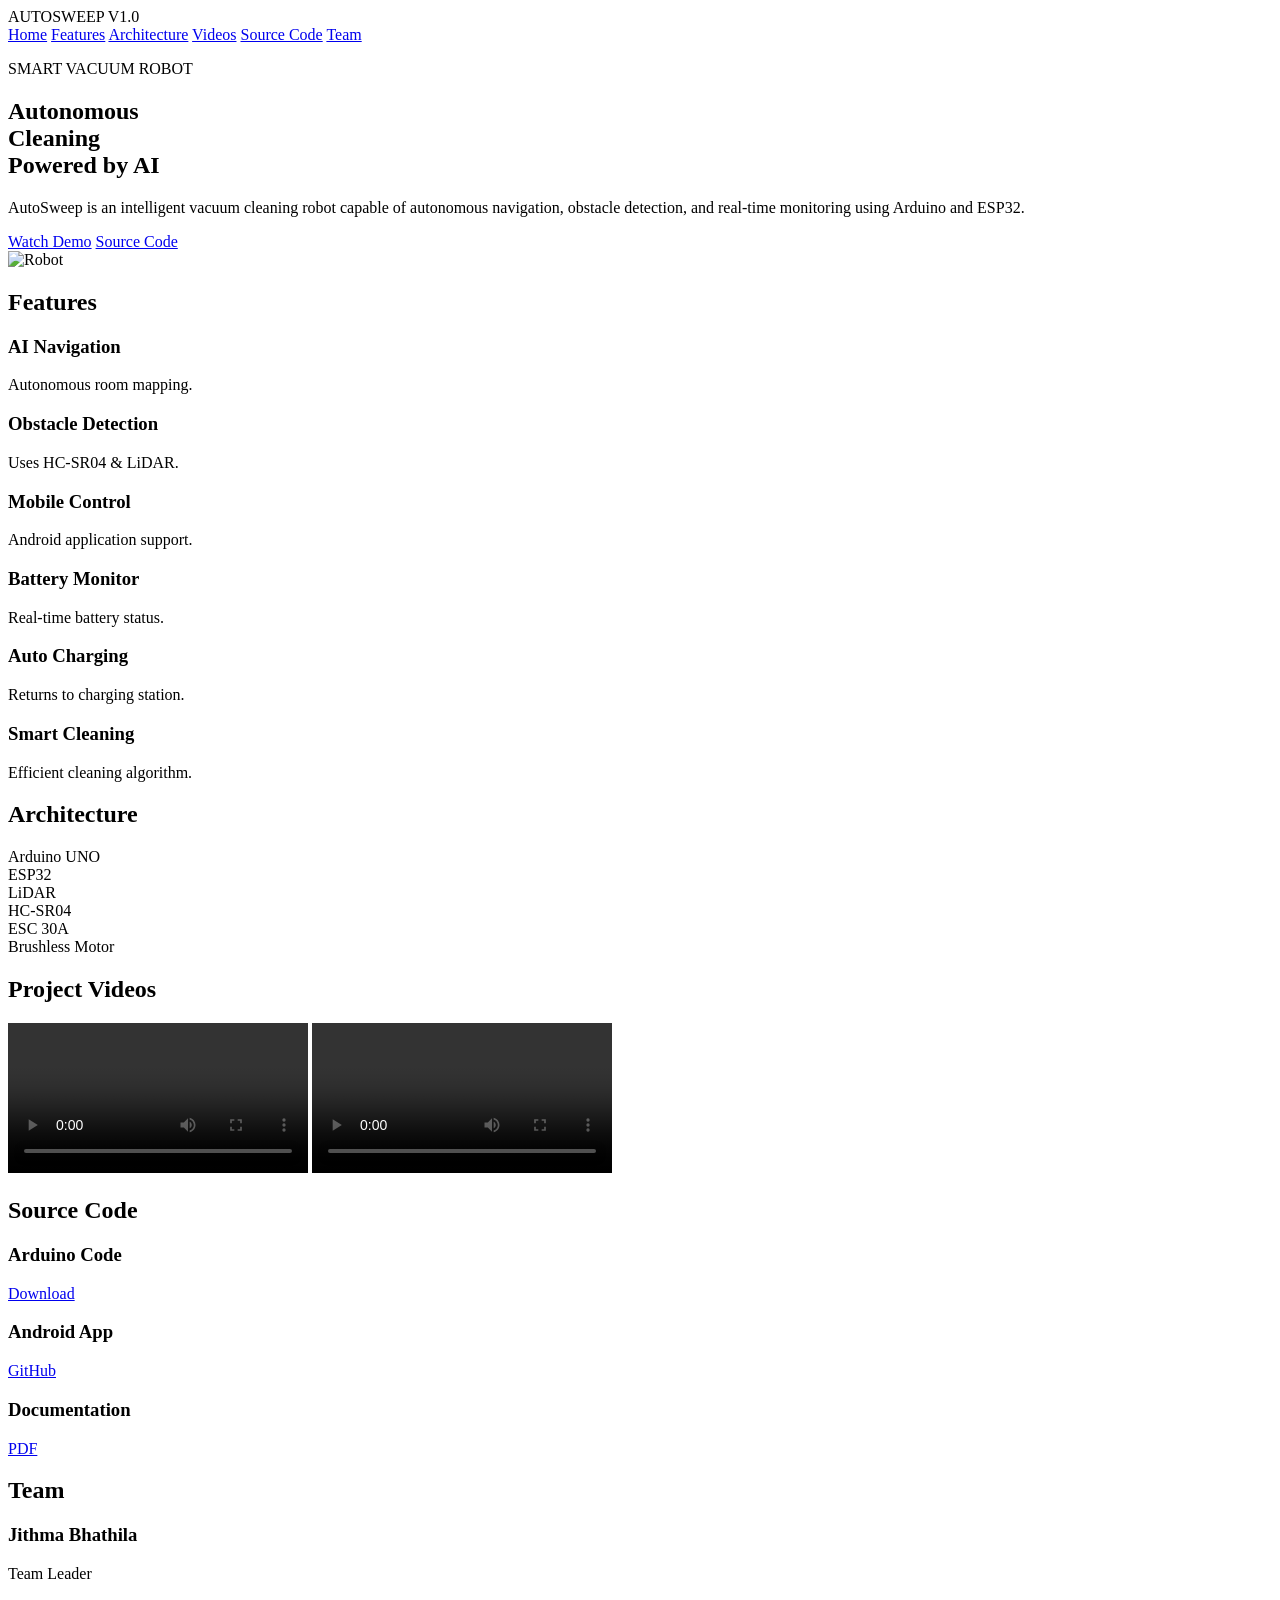
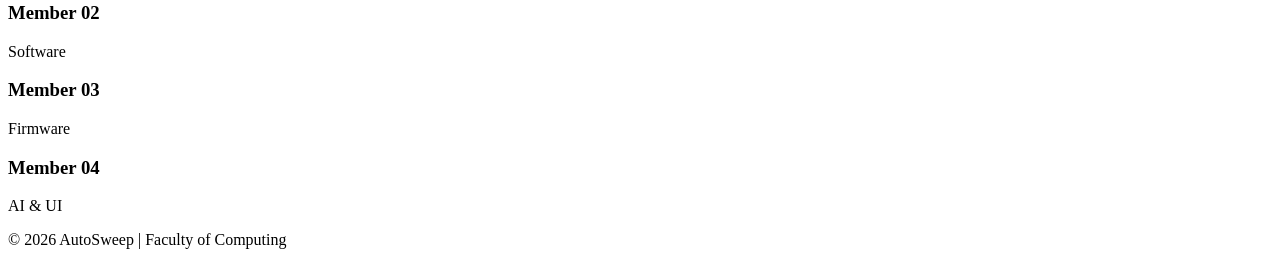
==== design.html @ 1b766e8f "Add files via upload" ====
<!DOCTYPE html>
<html lang="en">
<head>
<meta charset="UTF-8">
<meta name="viewport" content="width=device-width, initial-scale=1.0">

<title>AutoSweep | Smart Vacuum Robot</title>

<link rel="preconnect" href="https://fonts.googleapis.com">
<link rel="preconnect" href="https://fonts.gstatic.com" crossorigin>

<link href="https://fonts.googleapis.com/css2?family=Space+Grotesk:wght@300;400;500;600;700&display=swap" rel="stylesheet">

<link rel="stylesheet" href="style.css">
</head>

<body>

<header>

<div class="logo">
AUTOSWEEP <span>V1.0</span>
</div>

<nav>

<a href="#home">Home</a>
<a href="#features">Features</a>
<a href="#architecture">Architecture</a>
<a href="#videos">Videos</a>
<a href="#code">Source Code</a>
<a href="#team">Team</a>

</nav>

</header>

<section class="hero" id="home">

<div class="hero-text">

<p class="small">SMART VACUUM ROBOT</p>

<h1>
Autonomous<br>
Cleaning<br>
Powered by AI
</h1>

<p>
AutoSweep is an intelligent vacuum cleaning robot
capable of autonomous navigation, obstacle detection,
and real-time monitoring using Arduino and ESP32.
</p>

<div class="buttons">

<a href="#videos" class="btn">Watch Demo</a>

<a href="#code" class="btn-outline">
Source Code
</a>

</div>

</div>

<div class="hero-image">

<img src="image.jpeg" alt="Robot">

</div>

</section>

<section id="features">

<h2>Features</h2>

<div class="cards">

<div class="card">
<h3>AI Navigation</h3>
<p>Autonomous room mapping.</p>
</div>

<div class="card">
<h3>Obstacle Detection</h3>
<p>Uses HC-SR04 & LiDAR.</p>
</div>

<div class="card">
<h3>Mobile Control</h3>
<p>Android application support.</p>
</div>

<div class="card">
<h3>Battery Monitor</h3>
<p>Real-time battery status.</p>
</div>

<div class="card">
<h3>Auto Charging</h3>
<p>Returns to charging station.</p>
</div>

<div class="card">
<h3>Smart Cleaning</h3>
<p>Efficient cleaning algorithm.</p>
</div>

</div>

</section>

<section id="architecture">

<h2>Architecture</h2>

<div class="architecture">

<div class="box">
Arduino UNO
</div>

<div class="box">
ESP32
</div>

<div class="box">
LiDAR
</div>

<div class="box">
HC-SR04
</div>

<div class="box">
ESC 30A
</div>

<div class="box">
Brushless Motor
</div>

</div>

</section>

<section id="videos">

<h2>Project Videos</h2>

<div class="video-grid">

<video controls>
<source src="vedio1.mp4" type="video/mp4">
</video>

<video controls>
<source src="videos/testing.mp4" type="video/mp4">
</video>

</div>

</section>

<section id="code">

<h2>Source Code</h2>

<div class="cards">

<div class="card">
<h3>Arduino Code</h3>
<a href="#">Download</a>
</div>

<div class="card">
<h3>Android App</h3>
<a href="#">GitHub</a>
</div>

<div class="card">
<h3>Documentation</h3>
<a href="#">PDF</a>
</div>

</div>

</section>

<section id="team">

<h2>Team</h2>

<div class="cards">

<div class="card">
<h3>Jithma Bhathila</h3>
<p>Team Leader</p>
</div>

<div class="card">
<h3>Member 02</h3>
<p>Software</p>
</div>

<div class="card">
<h3>Member 03</h3>
<p>Firmware</p>
</div>

<div class="card">
<h3>Member 04</h3>
<p>AI & UI</p>
</div>

</div>

</section>

<footer>

<p>
© 2026 AutoSweep | Faculty of Computing
</p>

</footer>

<script src="script.js"></script>

</body>
</html>
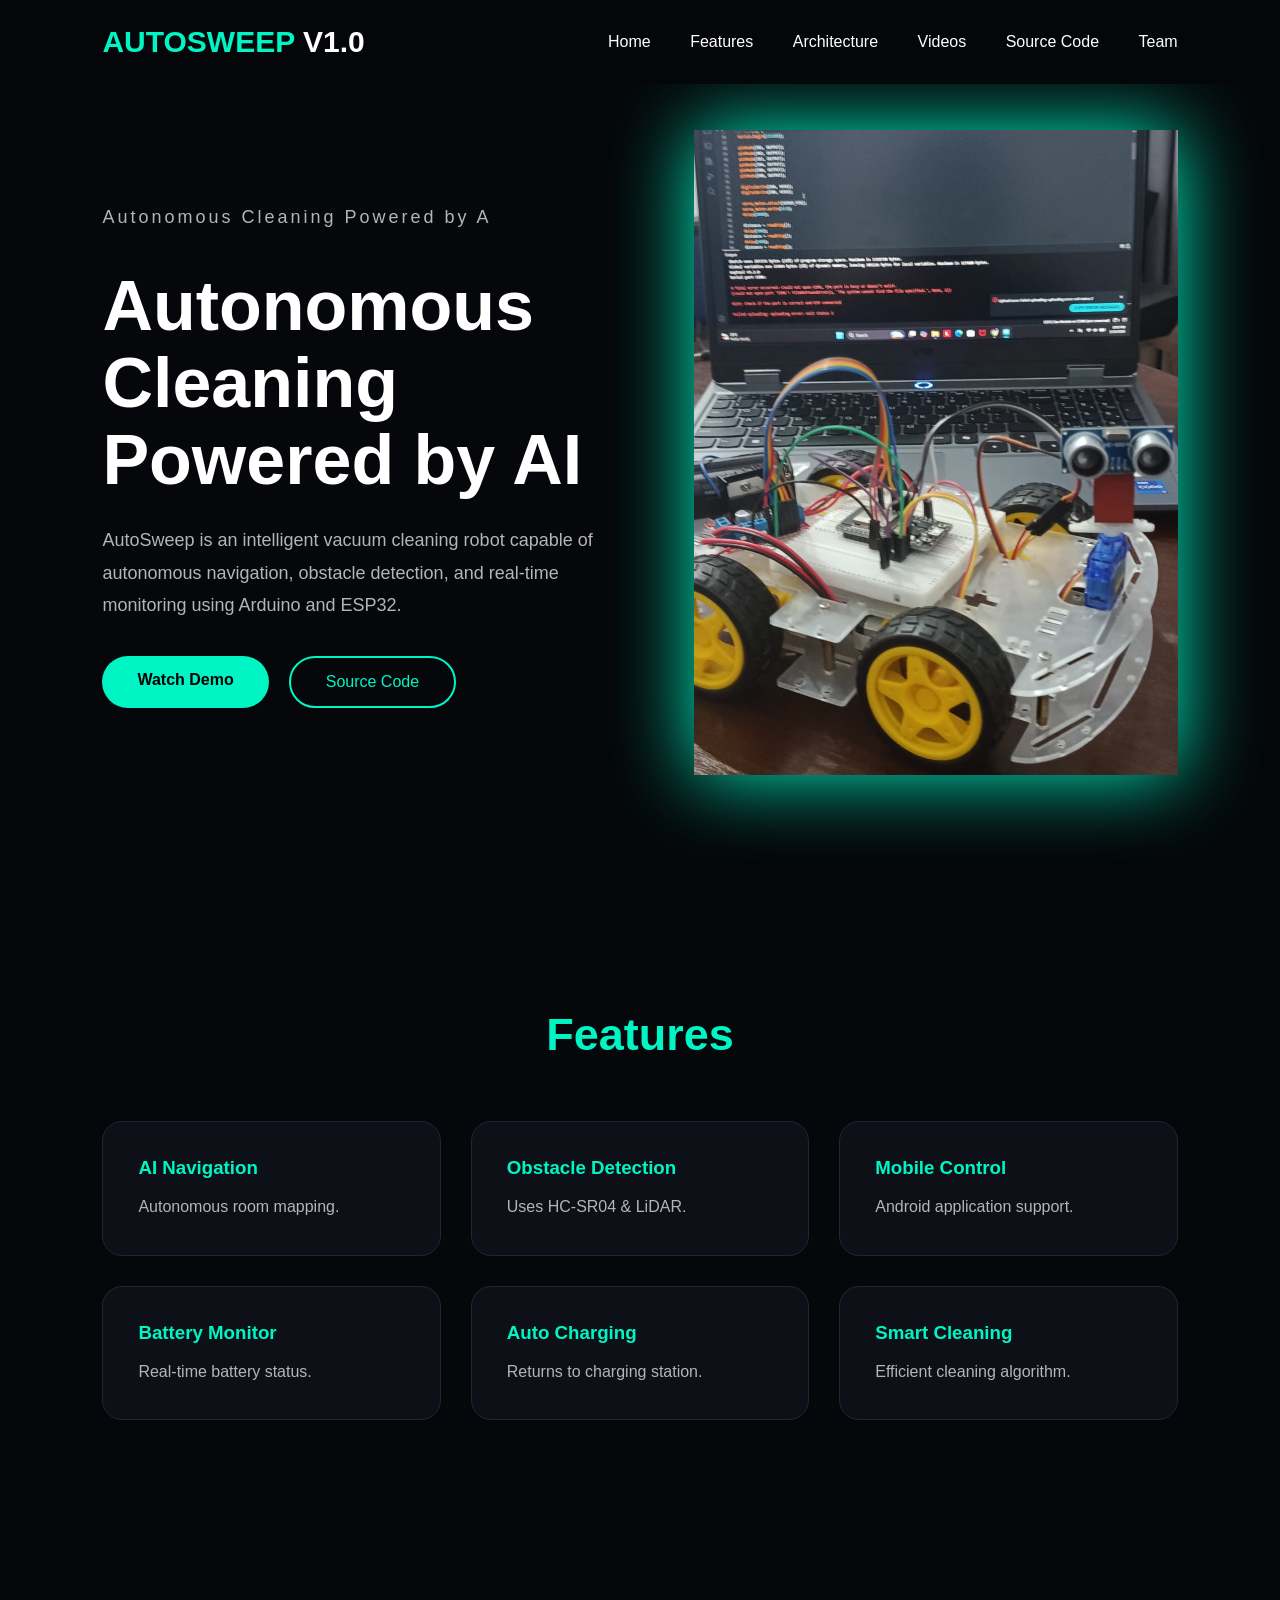
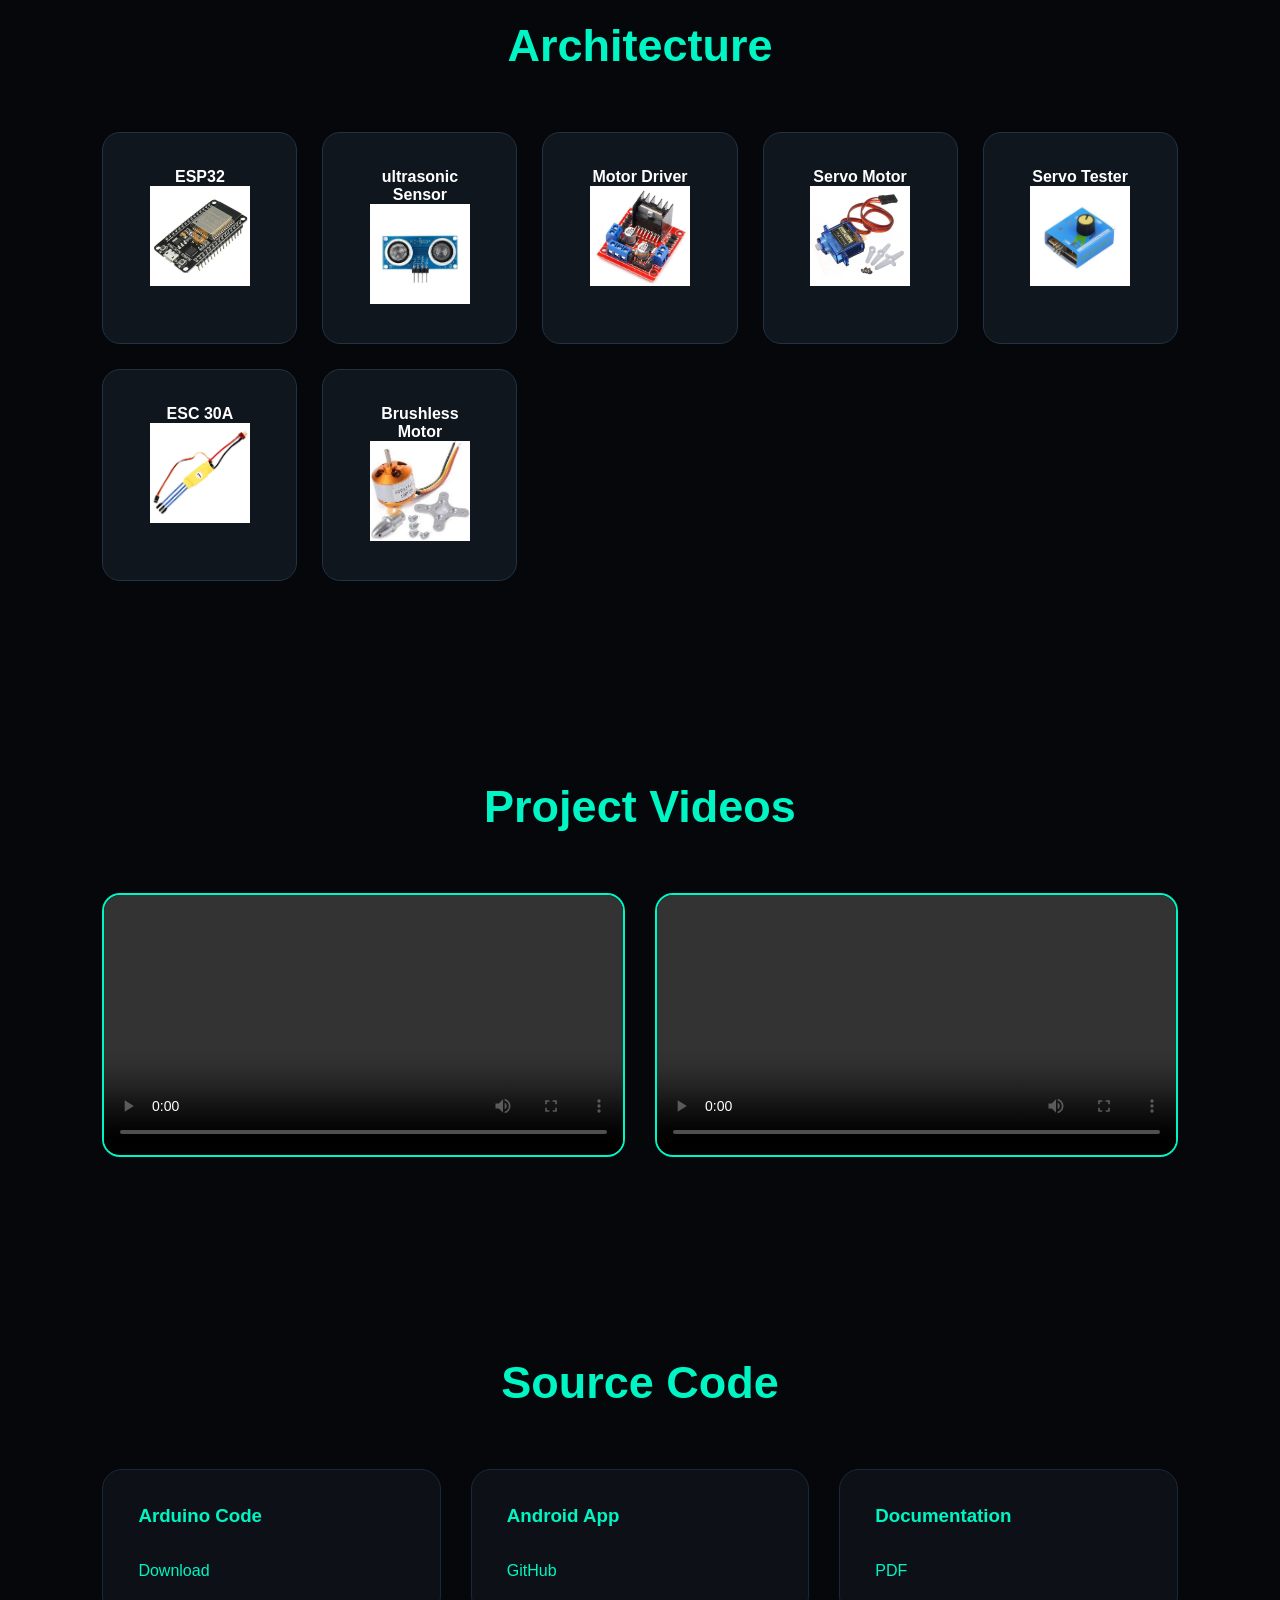
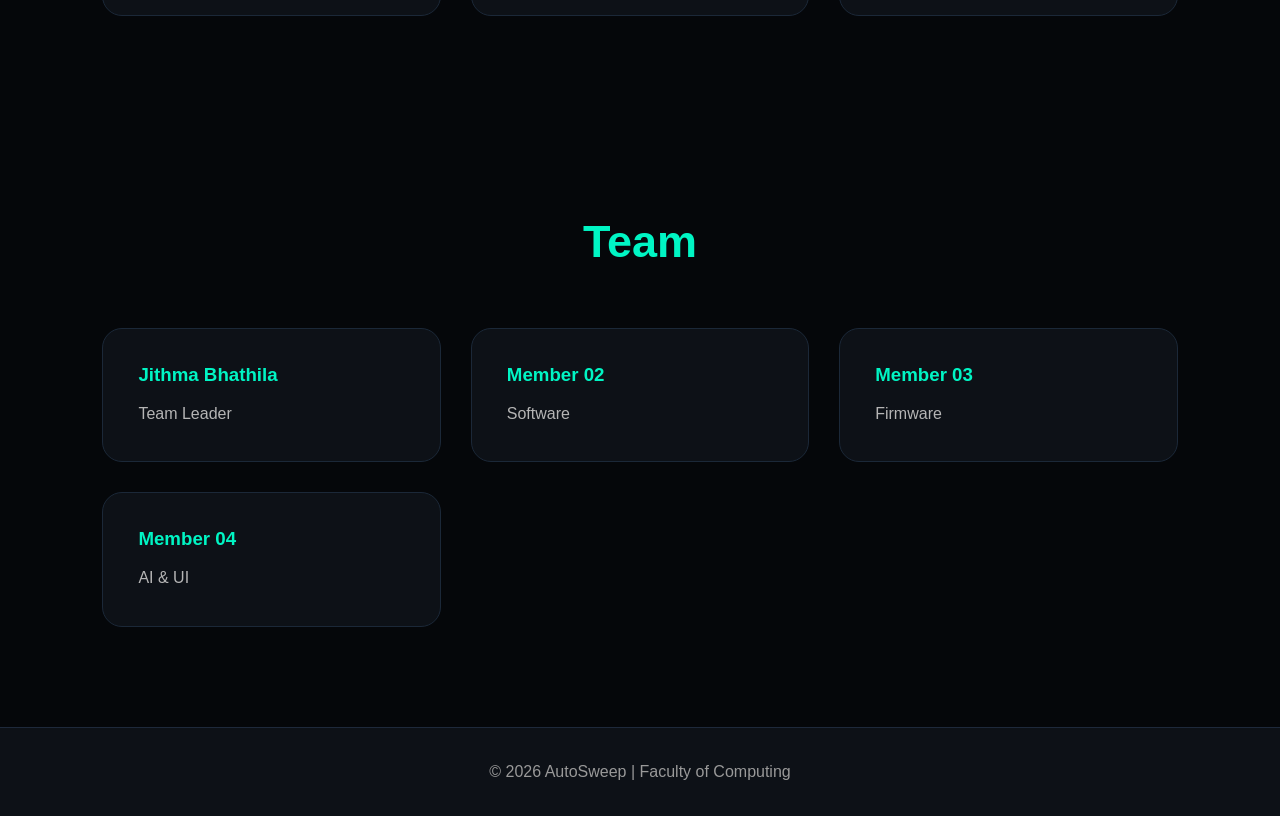
==== commit dcaa95d2: "Update design.html" ====
--- a/design.html
+++ b/design.html
@@ -120,29 +120,40 @@
 <div class="architecture">
 
 <div class="box">
-Arduino UNO
-</div>
-
-<div class="box">
 ESP32
-</div>
-
-<div class="box">
-LiDAR
-</div>
-
-<div class="box">
-HC-SR04
+<img src="image7.jpg" width="100" height="100">
+</div>
+
+<div class="box">
+ultrasonic Sensor
+<img src="image6.jpg" width="100" height="100">
+</div>
+
+<div class="box">
+Motor Driver
+<img src="image8.jpg" width="100" height="100">
+</div>
+
+<div class="box">
+Servo Motor
+<img src="image5.jpg" width="100" height="100">
+</div>
+
+<div class="box">
+Servo Tester
+<img src="image4.jpg" width="100" height="100">
 </div>
 
 <div class="box">
 ESC 30A
+<img src="image3.jpg" width="100" height="100">
 </div>
 
 <div class="box">
 Brushless Motor
-</div>
-
+<img src="image2.jpg" width = "100" height="100">
+</div>
+  
 </div>
 
 </section>
@@ -231,4 +242,4 @@
 <script src="script.js"></script>
 
 </body>
-</html>+</html>
--- a/style.css
+++ b/style.css
@@ -0,0 +1,305 @@
+/* ===========================
+   AutoSweep Cyberpunk Theme
+=========================== */
+
+*{
+    margin:0;
+    padding:0;
+    box-sizing:border-box;
+    scroll-behavior:smooth;
+    font-family:'Space Grotesk',sans-serif;
+}
+
+body{
+    background:#05070A;
+    color:#ffffff;
+}
+
+/* Scrollbar */
+
+::-webkit-scrollbar{
+    width:8px;
+}
+
+::-webkit-scrollbar-track{
+    background:#05070A;
+}
+
+::-webkit-scrollbar-thumb{
+    background:#00F5C4;
+    border-radius:20px;
+}
+
+/* Header */
+
+header{
+    width:100%;
+    display:flex;
+    justify-content:space-between;
+    align-items:center;
+    padding:25px 8%;
+    position:fixed;
+    top:0;
+    left:0;
+    background:rgba(5,7,10,.90);
+    backdrop-filter:blur(12px);
+    z-index:1000;
+}
+
+.logo{
+    font-size:30px;
+    font-weight:700;
+    color:#00F5C4;
+}
+
+.logo span{
+    color:white;
+}
+
+nav a{
+    text-decoration:none;
+    color:white;
+    margin-left:35px;
+    transition:.3s;
+    font-weight:500;
+}
+
+nav a:hover{
+    color:#00F5C4;
+}
+
+/* Hero */
+
+.hero{
+    min-height:100vh;
+    display:flex;
+    align-items:center;
+    justify-content:space-between;
+    padding:130px 8%;
+}
+
+.hero-text{
+    width:50%;
+}
+
+.small{
+    color:#00F5C4;
+    letter-spacing:3px;
+    margin-bottom:20px;
+}
+
+.hero h1{
+    font-size:70px;
+    line-height:1.1;
+    margin-bottom:25px;
+}
+
+.hero p{
+    color:#B5B5B5;
+    line-height:1.8;
+    font-size:18px;
+    margin-bottom:35px;
+}
+
+.hero-image{
+    width:45%;
+    text-align:center;
+}
+
+.hero-image img{
+    width:100%;
+    max-width:500px;
+    animation:float 4s ease-in-out infinite;
+    filter:drop-shadow(0 0 40px #00F5C4);
+}
+
+@keyframes float{
+
+0%{
+transform:translateY(0);
+}
+
+50%{
+transform:translateY(-18px);
+}
+
+100%{
+transform:translateY(0);
+}
+
+}
+
+/* Buttons */
+
+.buttons{
+    display:flex;
+    gap:20px;
+}
+
+.btn{
+    padding:15px 35px;
+    background:#00F5C4;
+    color:black;
+    border-radius:50px;
+    text-decoration:none;
+    font-weight:bold;
+    transition:.4s;
+}
+
+.btn:hover{
+    transform:translateY(-5px);
+    box-shadow:0 0 25px #00F5C4;
+}
+
+.btn-outline{
+    padding:15px 35px;
+    border:2px solid #00F5C4;
+    color:#00F5C4;
+    border-radius:50px;
+    text-decoration:none;
+    transition:.4s;
+}
+
+.btn-outline:hover{
+    background:#00F5C4;
+    color:black;
+}
+
+/* Sections */
+
+section{
+    padding:100px 8%;
+}
+
+section h2{
+    text-align:center;
+    font-size:45px;
+    margin-bottom:60px;
+    color:#00F5C4;
+}
+
+/* Cards */
+
+.cards{
+    display:grid;
+    grid-template-columns:repeat(auto-fit,minmax(260px,1fr));
+    gap:30px;
+}
+
+.card{
+    background:#0D1117;
+    padding:35px;
+    border-radius:20px;
+    border:1px solid #1B2838;
+    transition:.4s;
+}
+
+.card:hover{
+    transform:translateY(-10px);
+    border-color:#00F5C4;
+    box-shadow:0 0 25px rgba(0,245,196,.25);
+}
+
+.card h3{
+    margin-bottom:15px;
+    color:#00F5C4;
+}
+
+.card p{
+    color:#B5B5B5;
+    line-height:1.6;
+}
+
+.card a{
+    display:inline-block;
+    margin-top:20px;
+    color:#00F5C4;
+    text-decoration:none;
+}
+
+/* Architecture */
+
+.architecture{
+    display:grid;
+    grid-template-columns:repeat(auto-fit,minmax(180px,1fr));
+    gap:25px;
+}
+
+.box{
+    background:#10161D;
+    border:1px solid #233244;
+    border-radius:18px;
+    padding:35px;
+    text-align:center;
+    transition:.3s;
+    font-weight:bold;
+}
+
+.box:hover{
+    background:#00F5C4;
+    color:black;
+    transform:scale(1.05);
+}
+
+/* Videos */
+
+.video-grid{
+    display:grid;
+    grid-template-columns:repeat(auto-fit,minmax(350px,1fr));
+    gap:30px;
+}
+
+video{
+    width:100%;
+    border-radius:18px;
+    border:2px solid #00F5C4;
+}
+
+/* Footer */
+
+footer{
+    background:#0D1117;
+    text-align:center;
+    padding:35px;
+    color:#999;
+    border-top:1px solid #1E293B;
+}
+
+/* Responsive */
+
+@media(max-width:900px){
+
+header{
+    flex-direction:column;
+    gap:20px;
+}
+
+nav{
+    display:flex;
+    flex-wrap:wrap;
+    justify-content:center;
+}
+
+.hero{
+    flex-direction:column;
+    text-align:center;
+}
+
+.hero-text{
+    width:100%;
+}
+
+.hero-image{
+    width:90%;
+    margin-top:50px;
+}
+
+.hero h1{
+    font-size:50px;
+}
+
+.buttons{
+    justify-content:center;
+}
+
+}
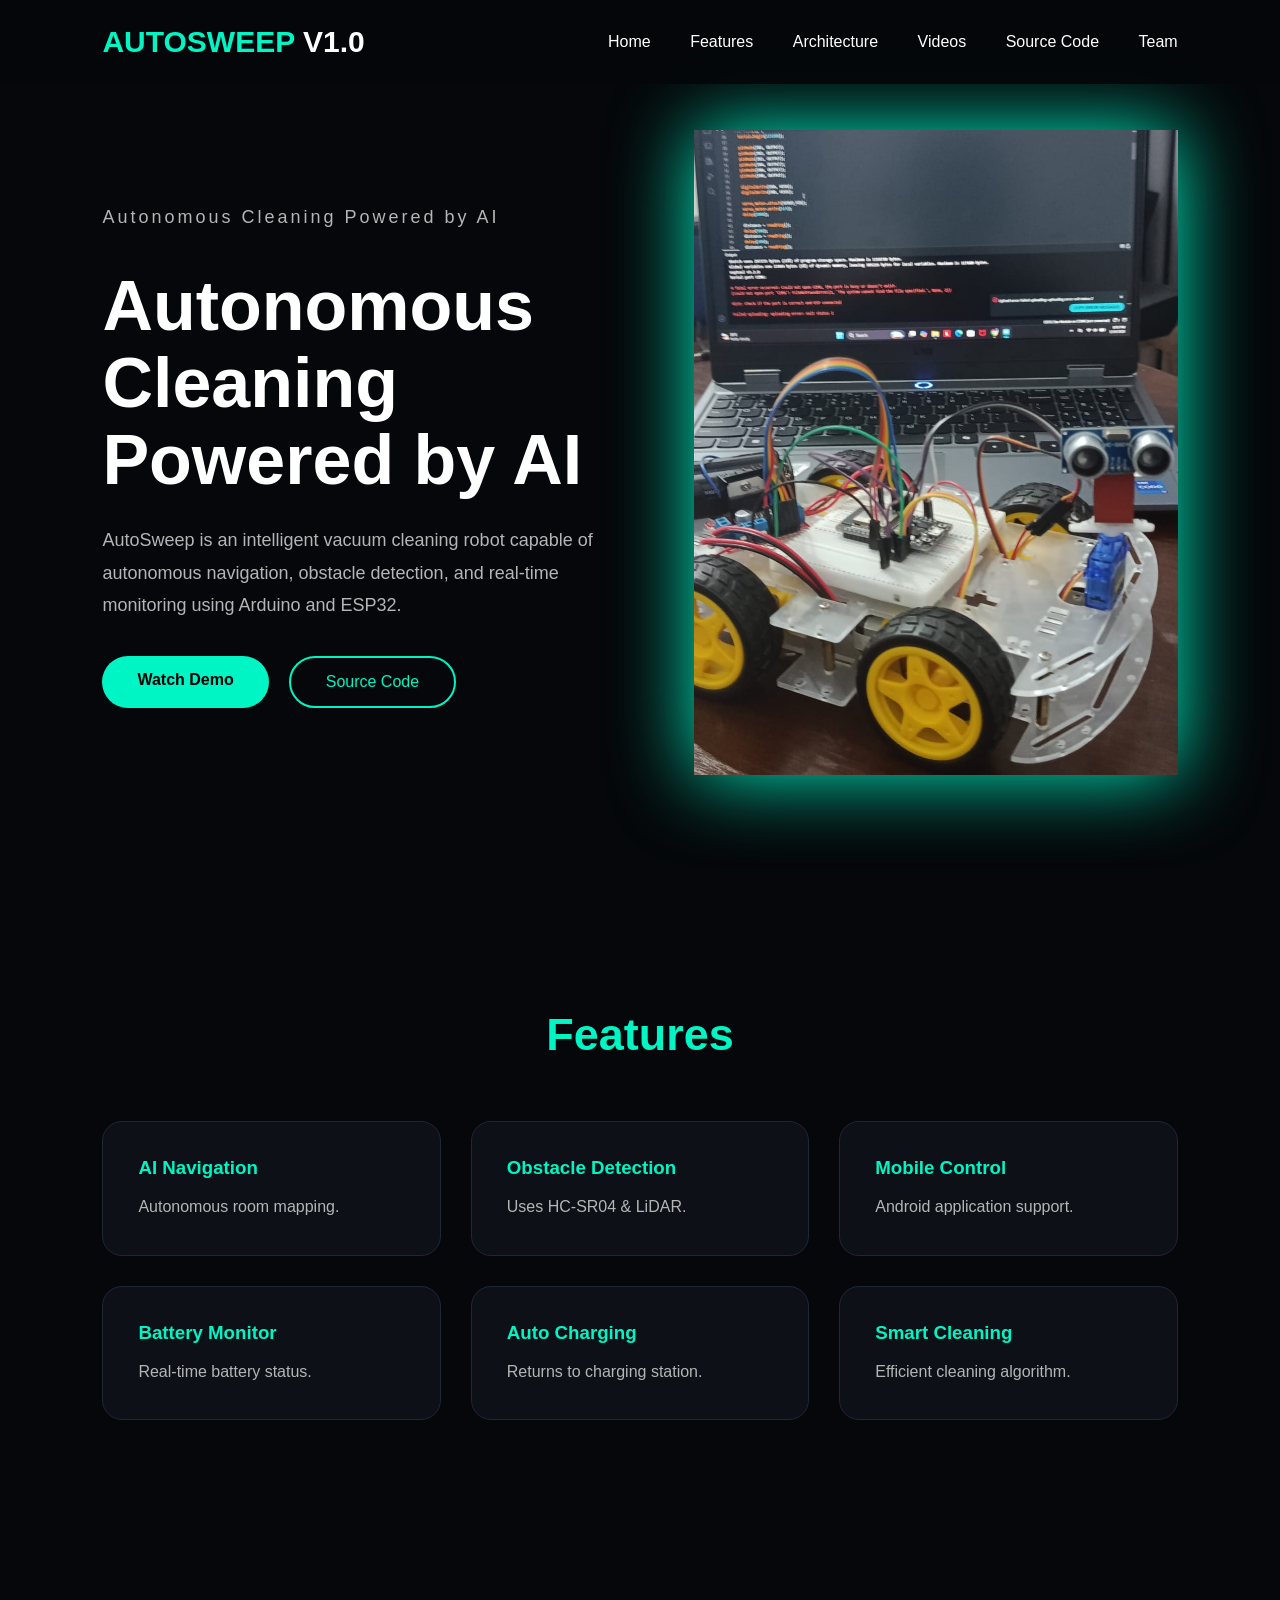
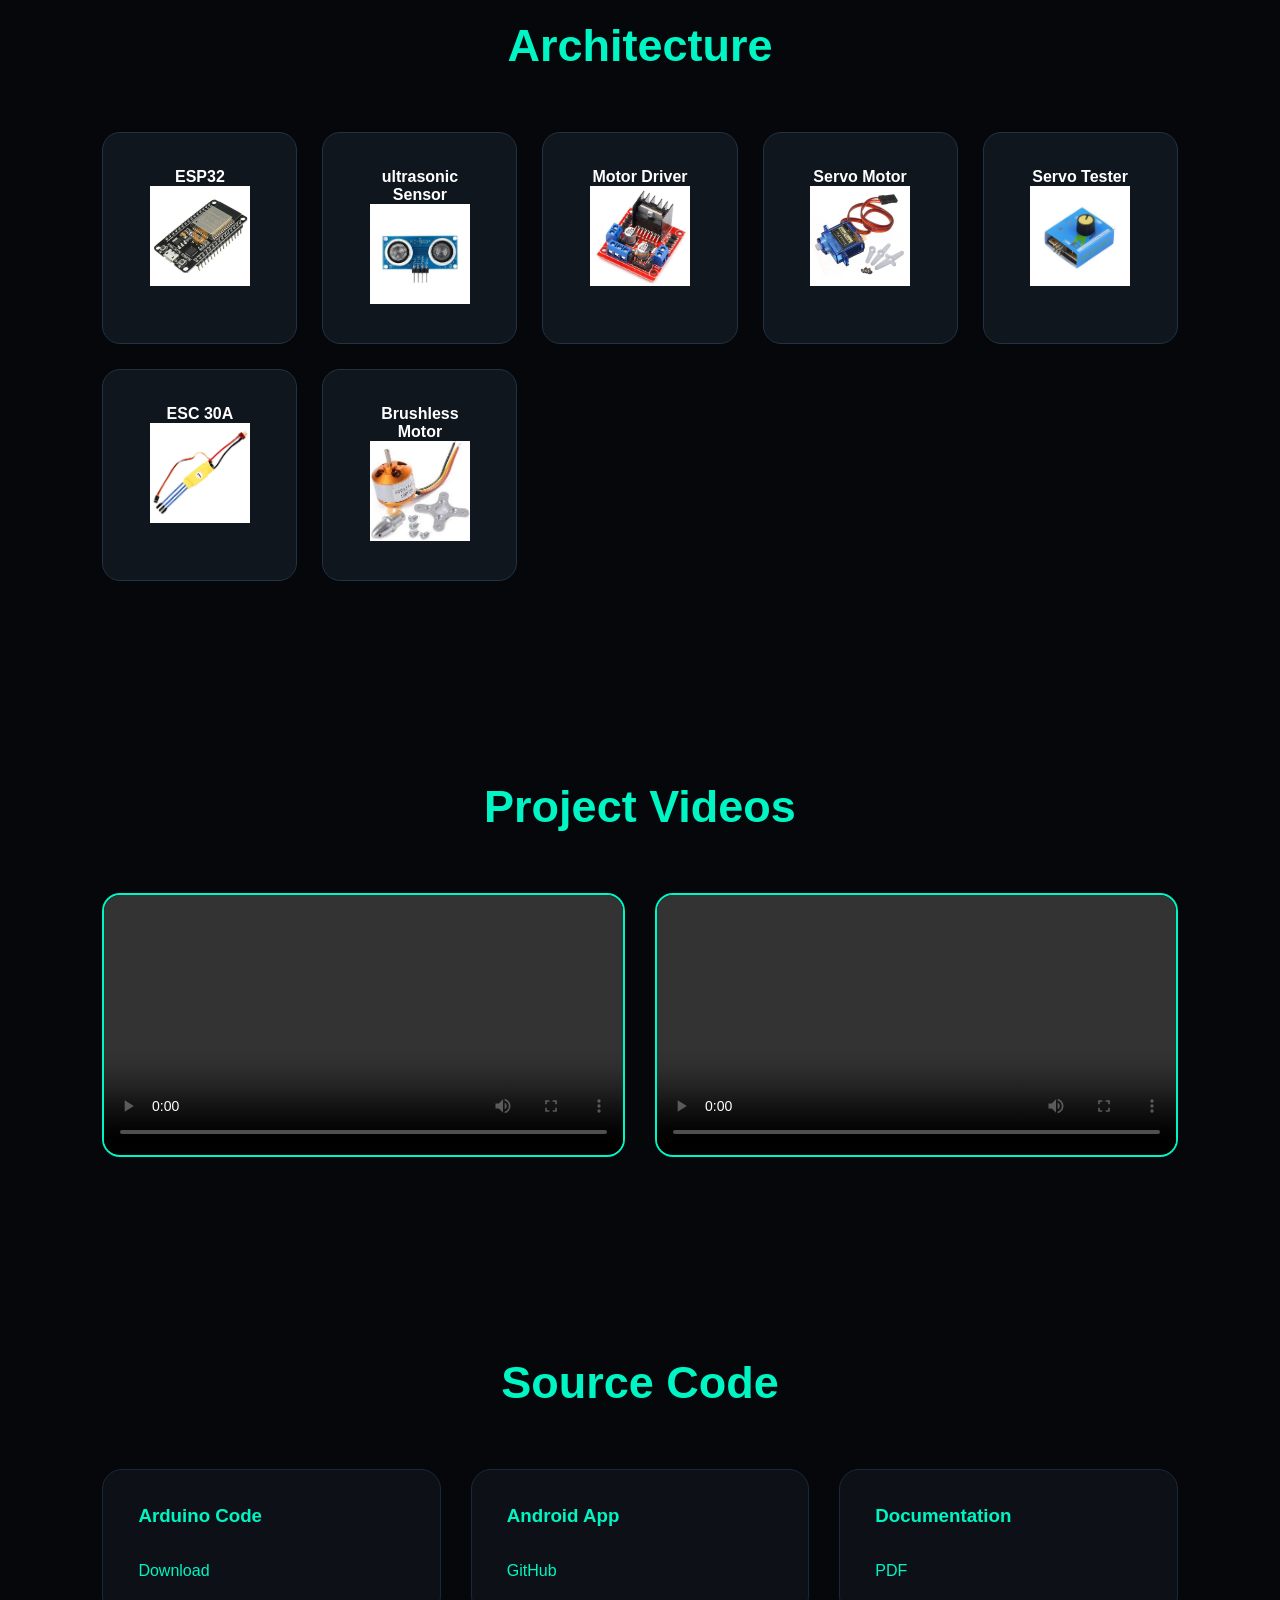
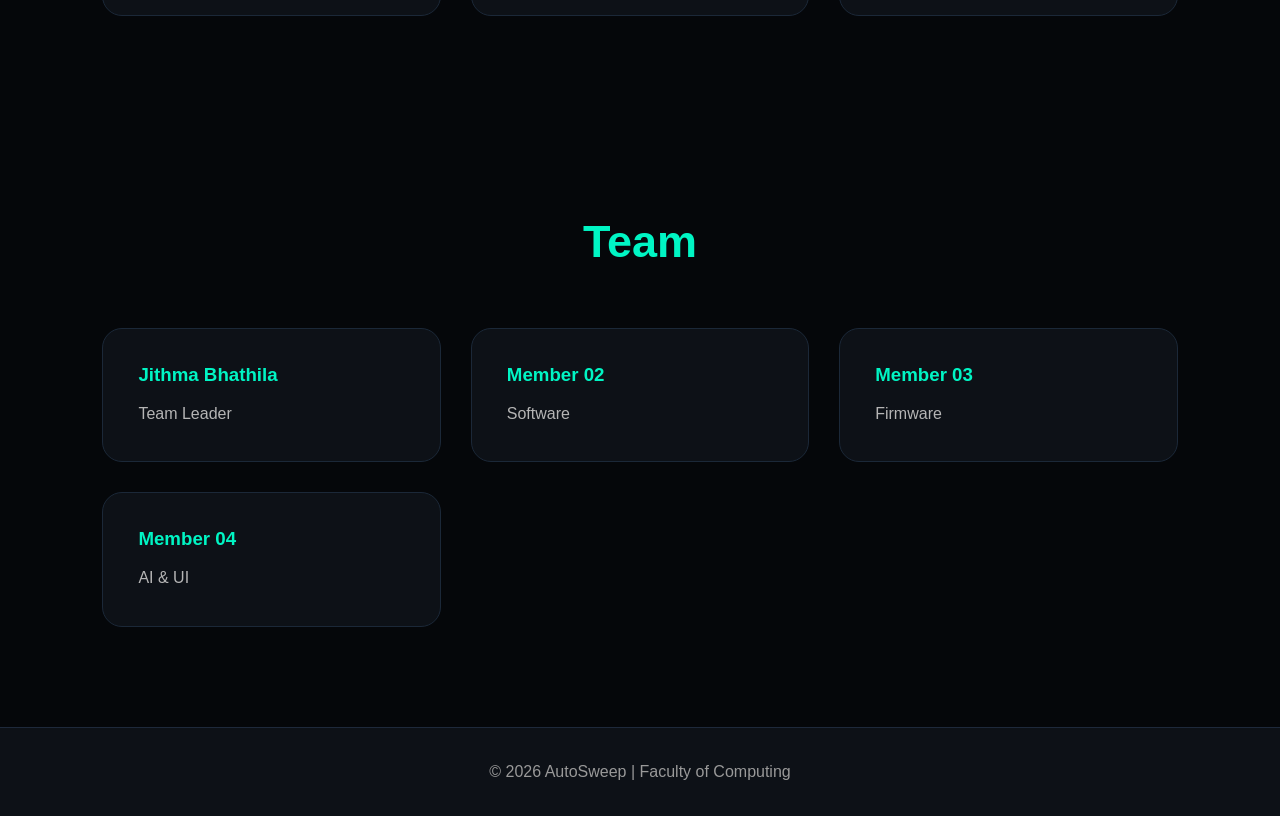
==== commit f1f48758: "Update design.html" ====
--- a/design.html
+++ b/design.html
@@ -24,7 +24,7 @@
 
 <nav>
 
-<a href="#home">Home</a>
+<a href="index.html">Home</a>
 <a href="#features">Features</a>
 <a href="#architecture">Architecture</a>
 <a href="#videos">Videos</a>
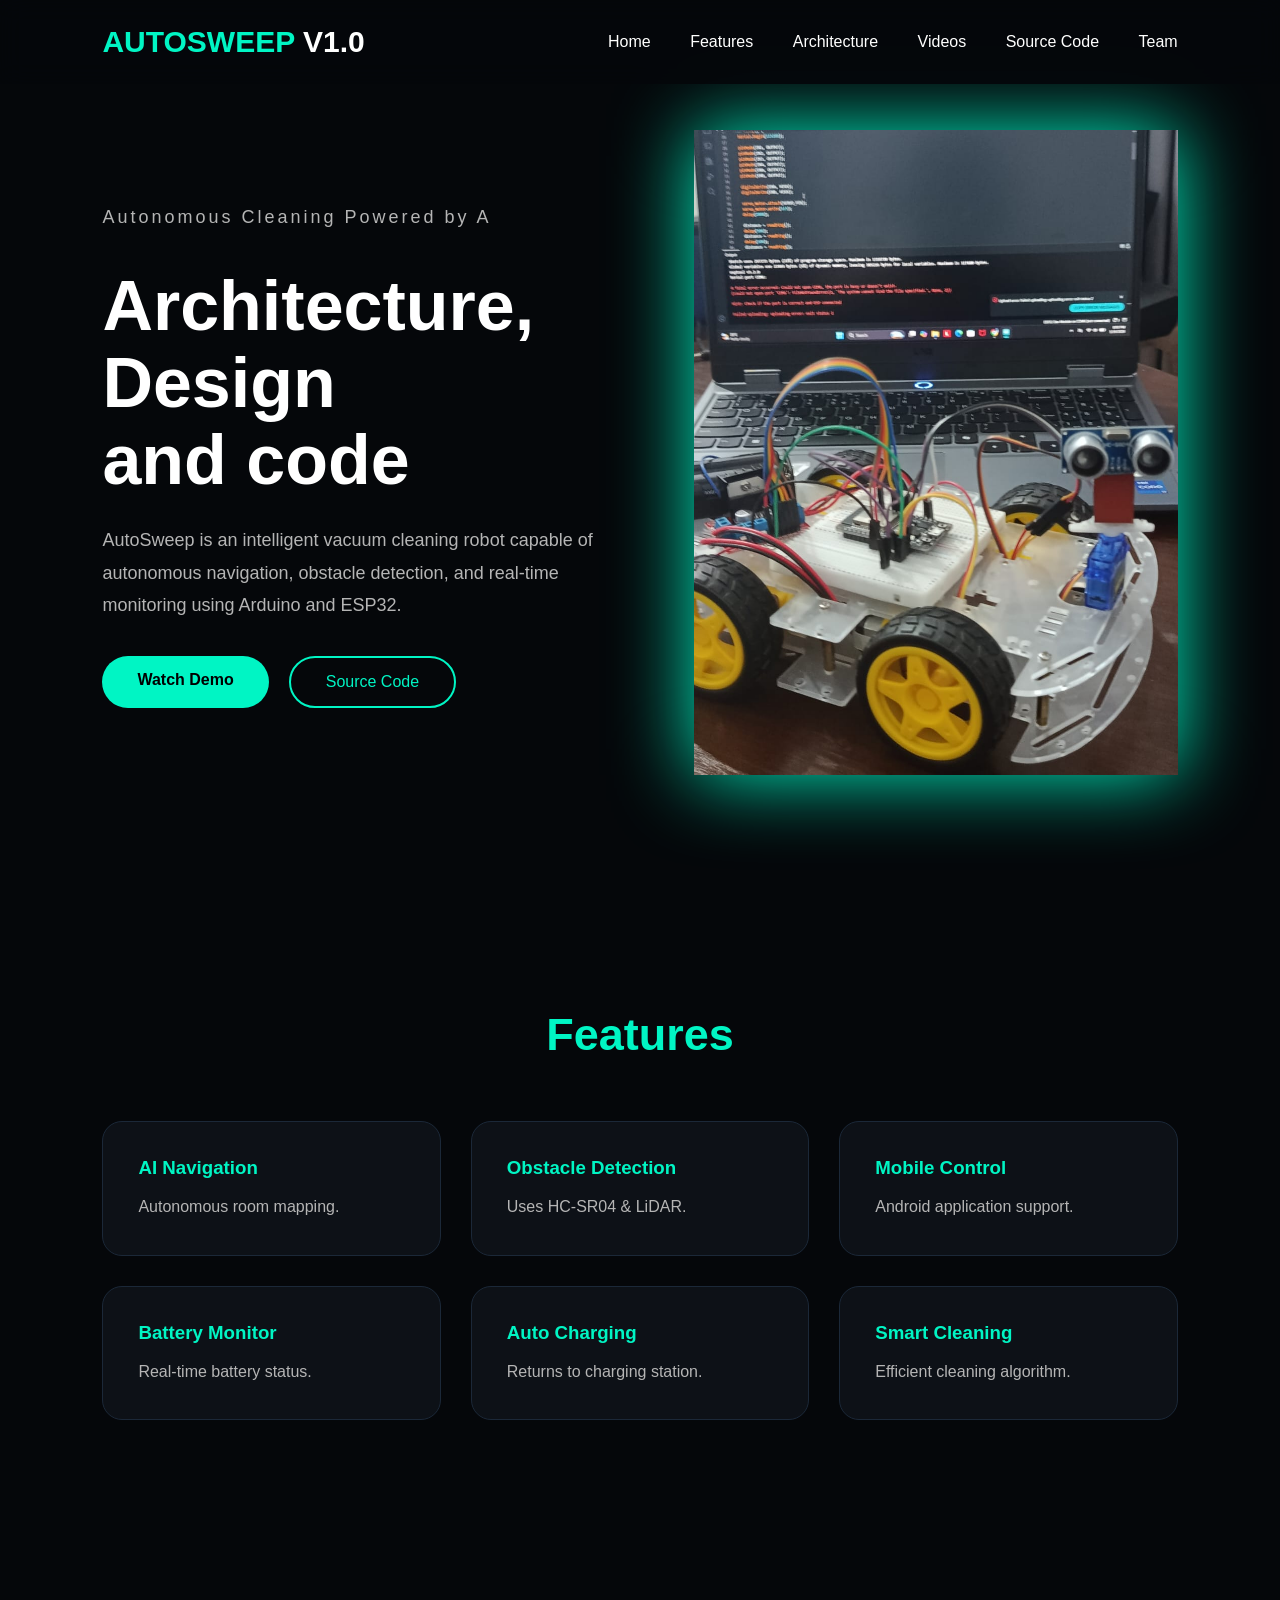
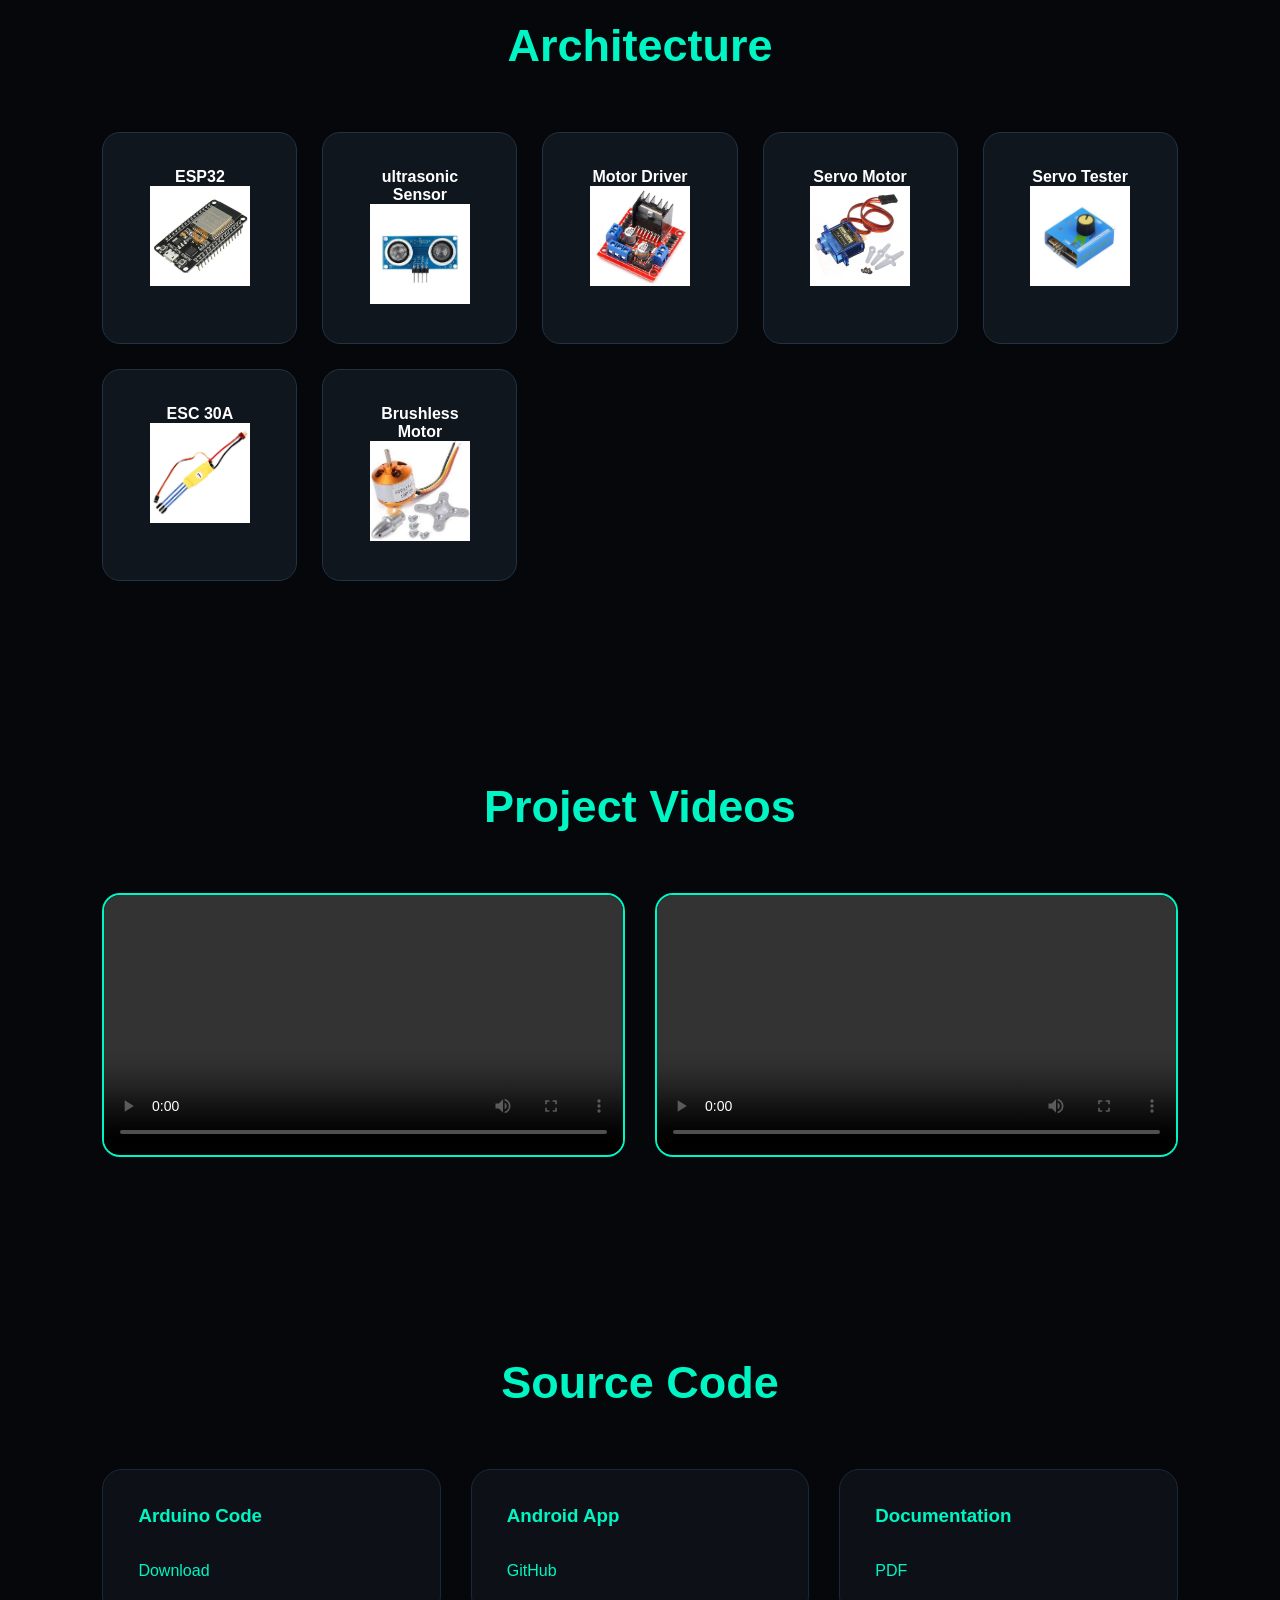
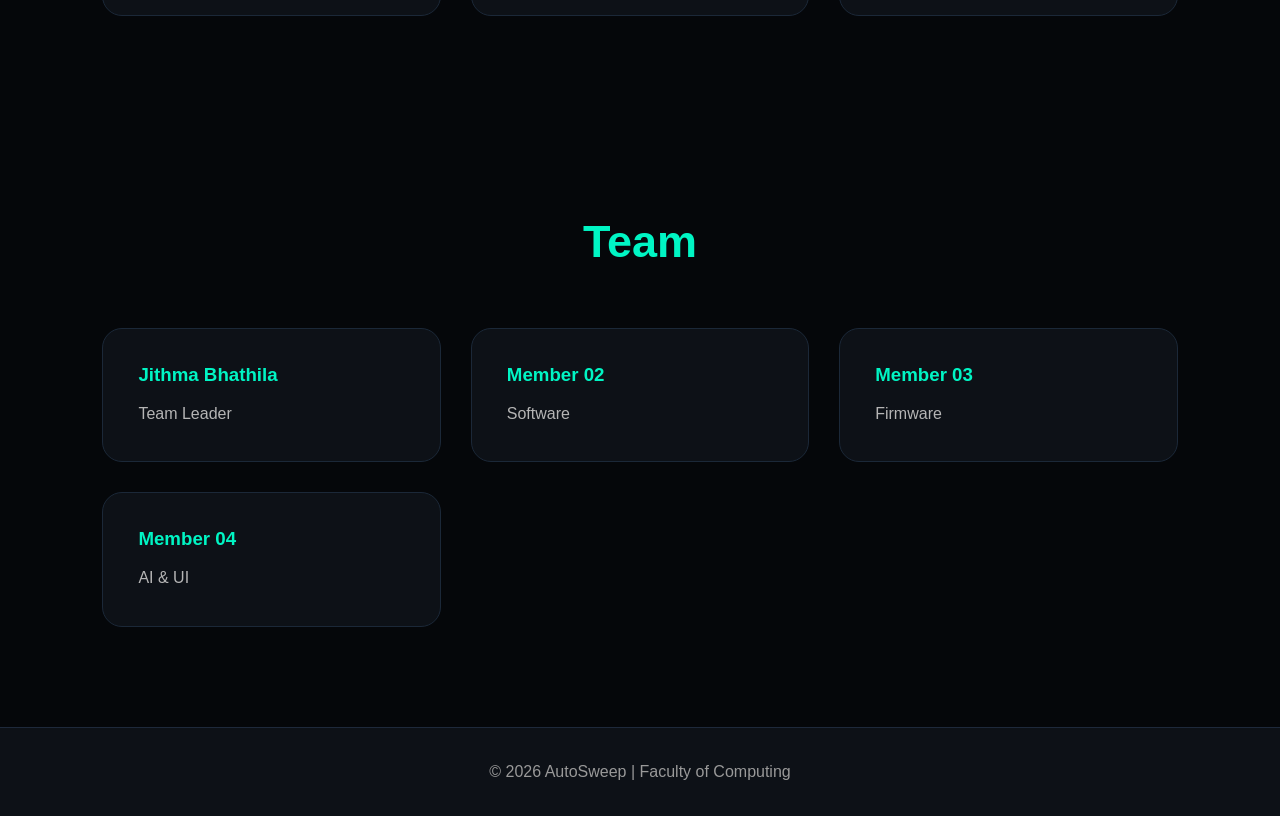
==== commit f45c4e96: "Update design.html" ====
--- a/design.html
+++ b/design.html
@@ -24,7 +24,7 @@
 
 <nav>
 
-<a href="index.html">Home</a>
+<a href="#home">Home</a>
 <a href="#features">Features</a>
 <a href="#architecture">Architecture</a>
 <a href="#videos">Videos</a>
@@ -42,9 +42,9 @@
 <p class="small">SMART VACUUM ROBOT</p>
 
 <h1>
-Autonomous<br>
-Cleaning<br>
-Powered by AI
+Architecture,  <br>
+Design<br>
+and code
 </h1>
 
 <p>
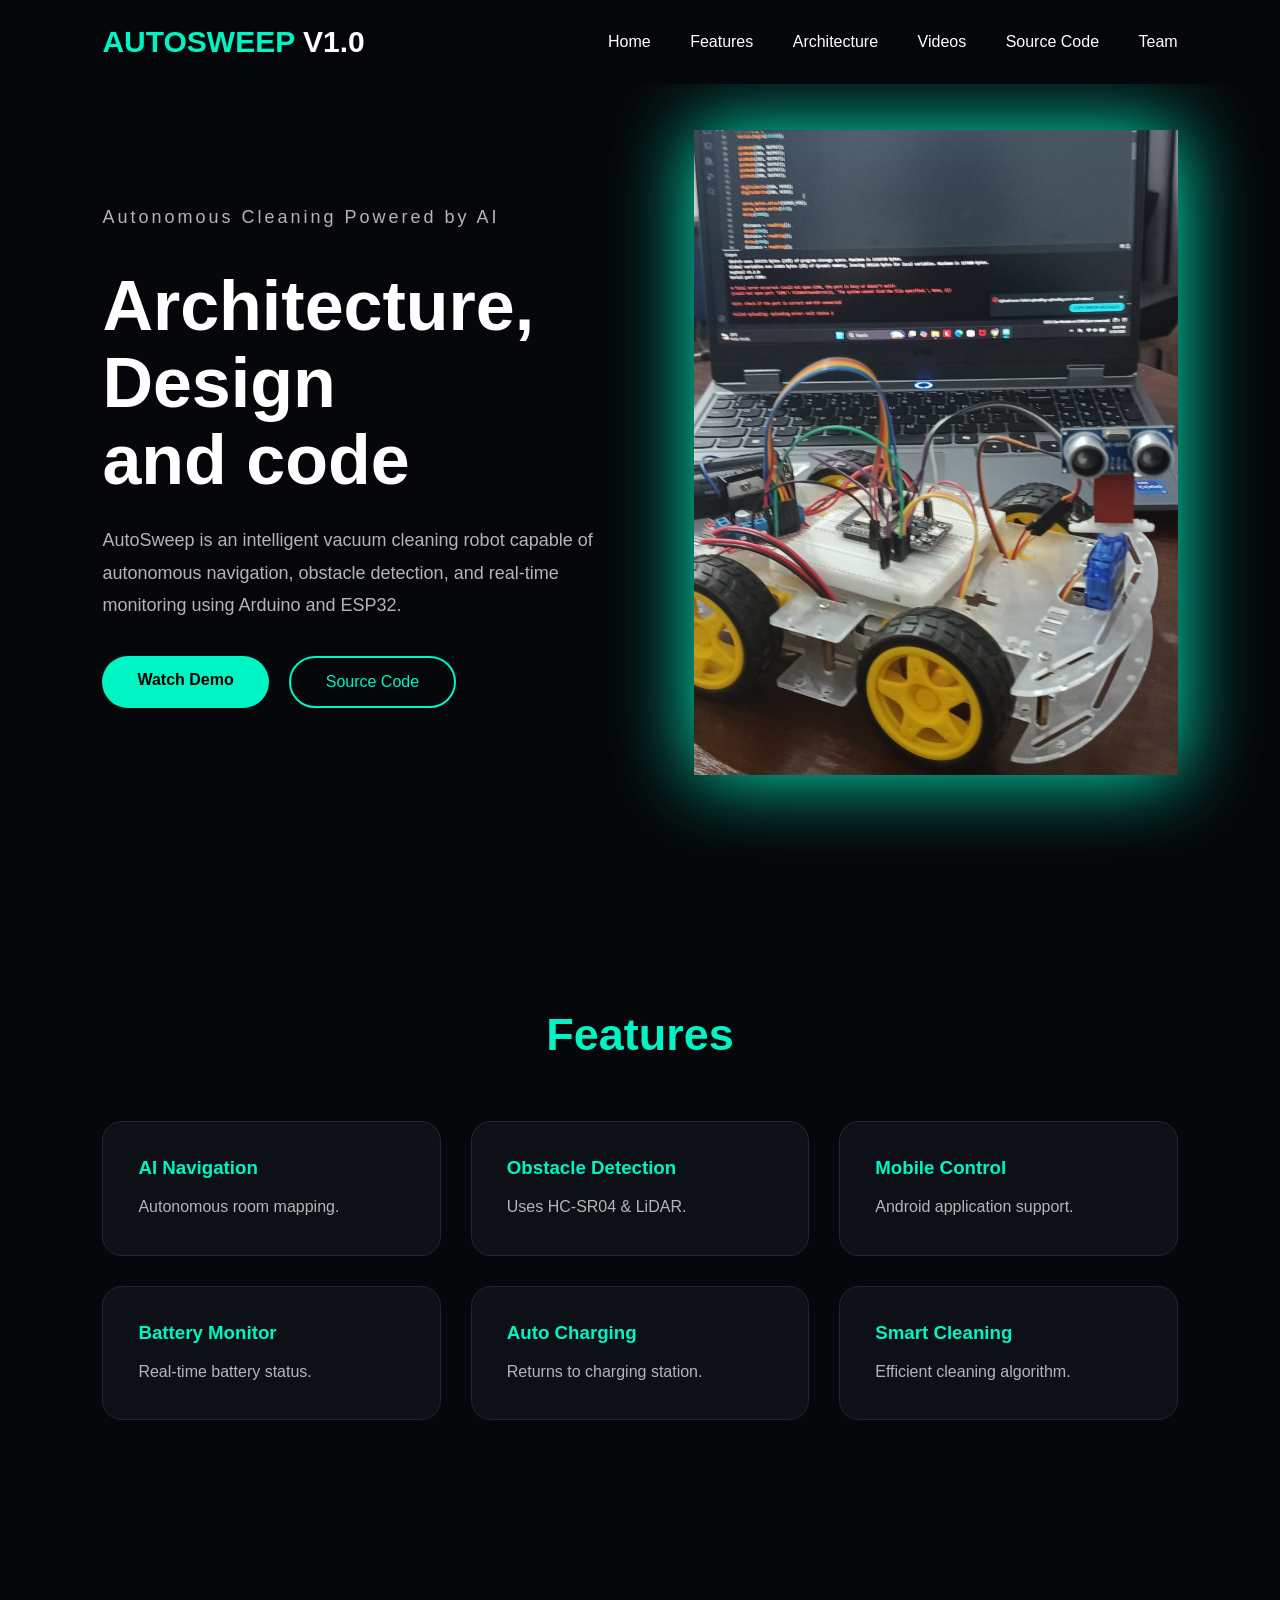
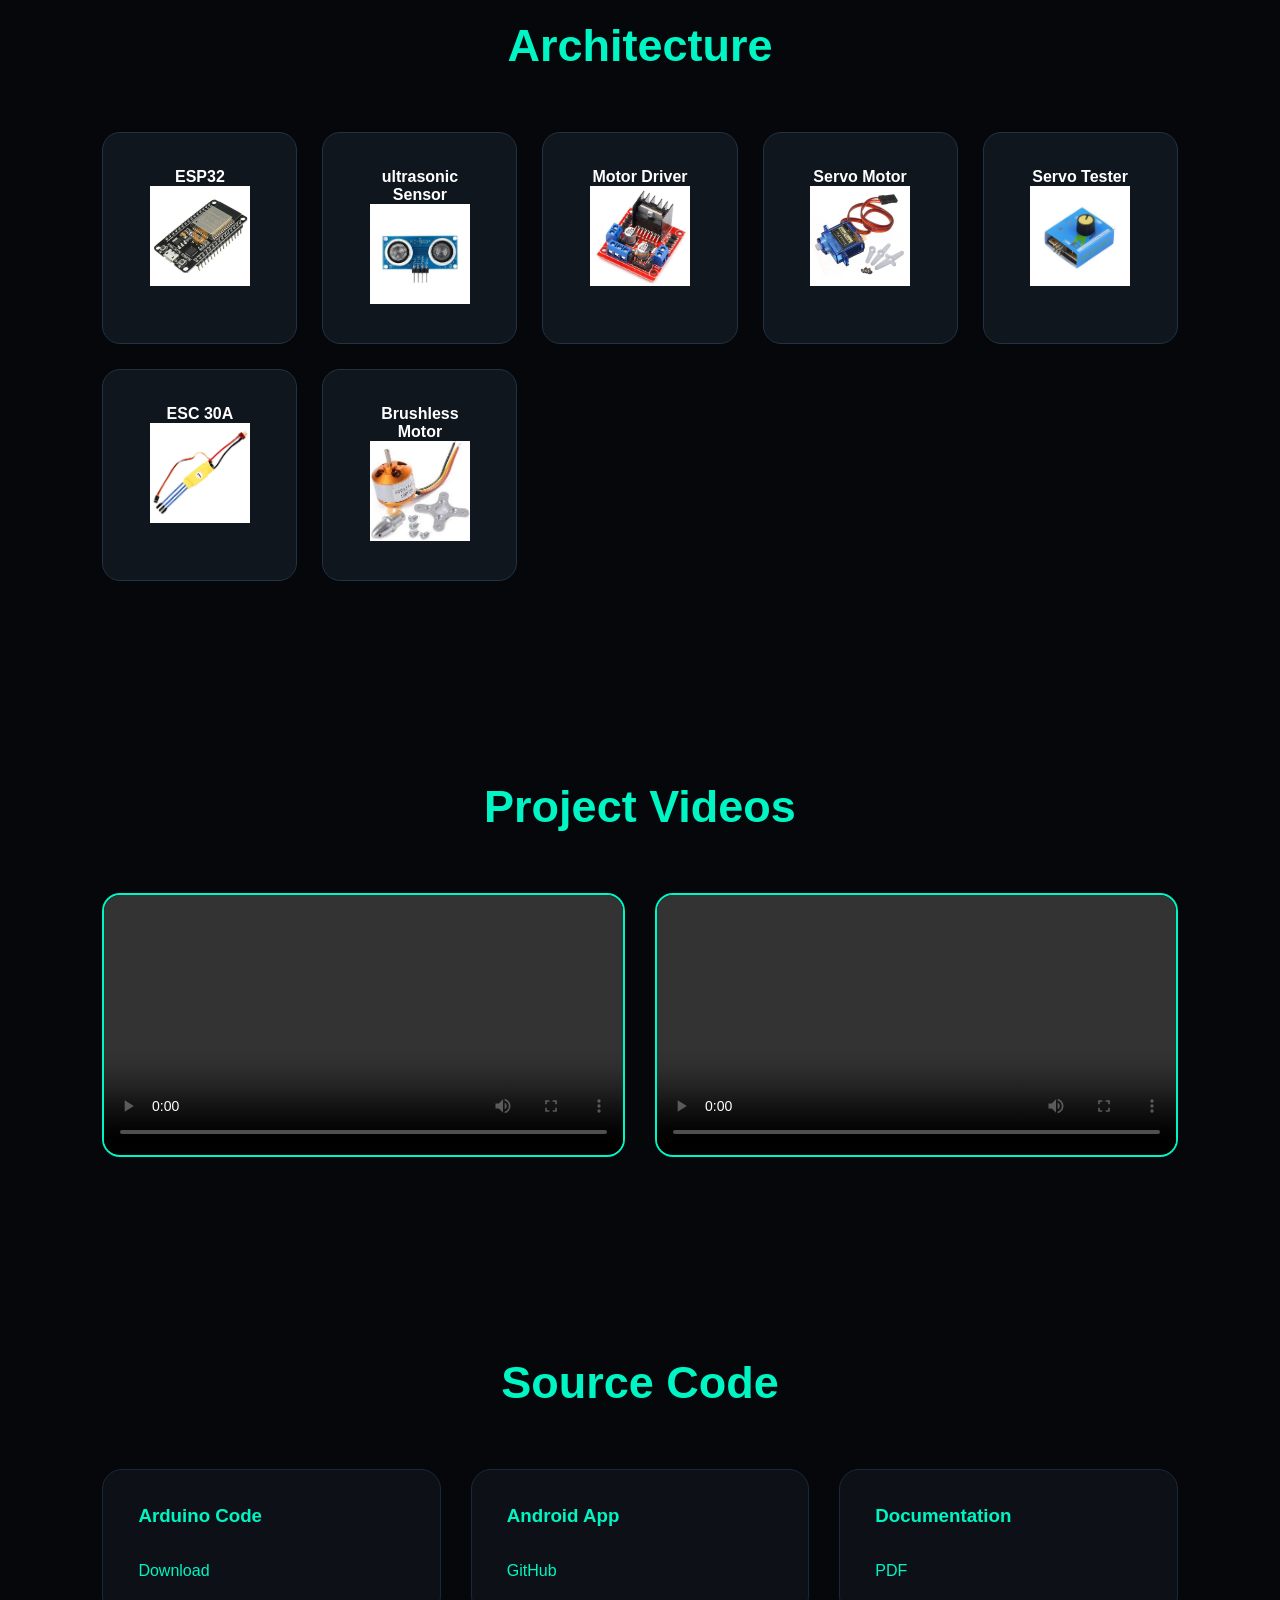
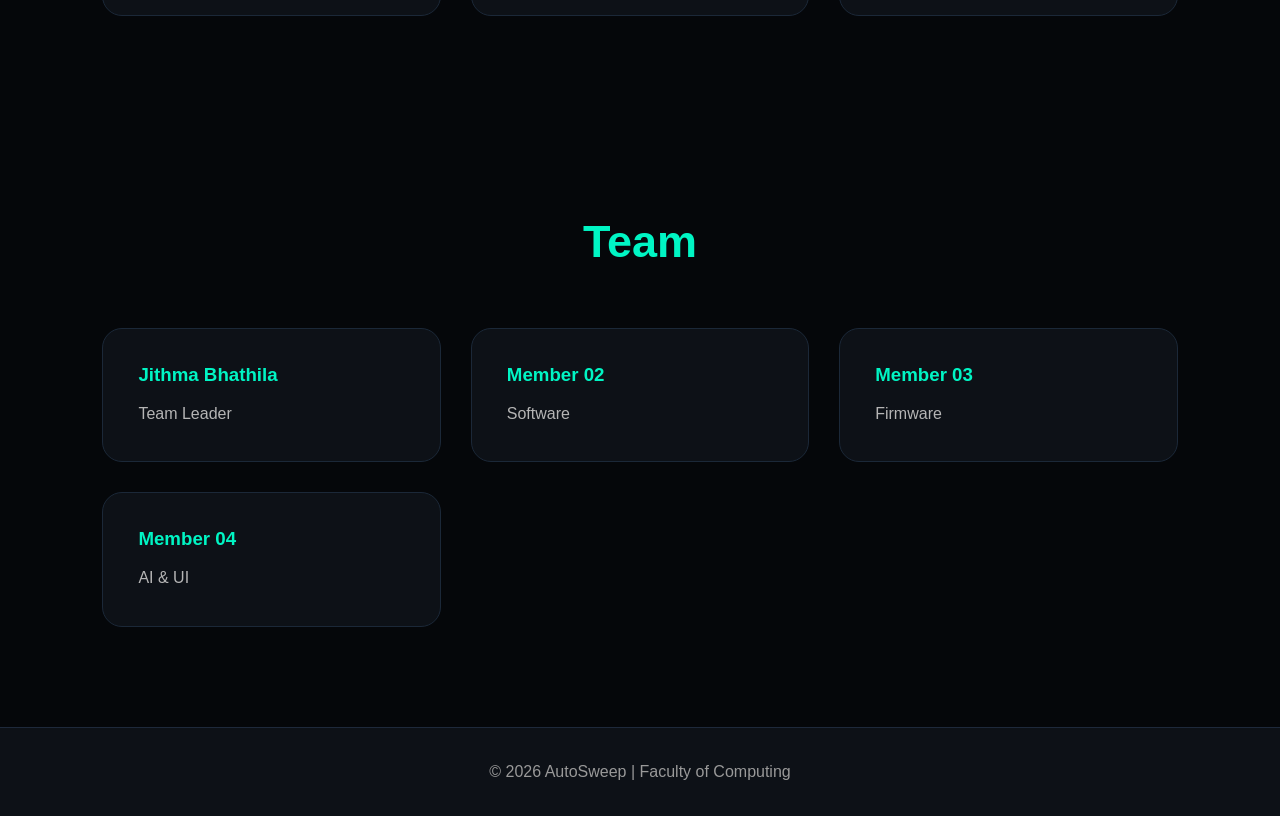
==== commit 425329e5: "Update design.html" ====
--- a/design.html
+++ b/design.html
@@ -5,6 +5,7 @@
 <meta name="viewport" content="width=device-width, initial-scale=1.0">
 
 <title>AutoSweep | Smart Vacuum Robot</title>
+<link rel="icon" type="image/png" href="logo.png">
 
 <link rel="preconnect" href="https://fonts.googleapis.com">
 <link rel="preconnect" href="https://fonts.gstatic.com" crossorigin>
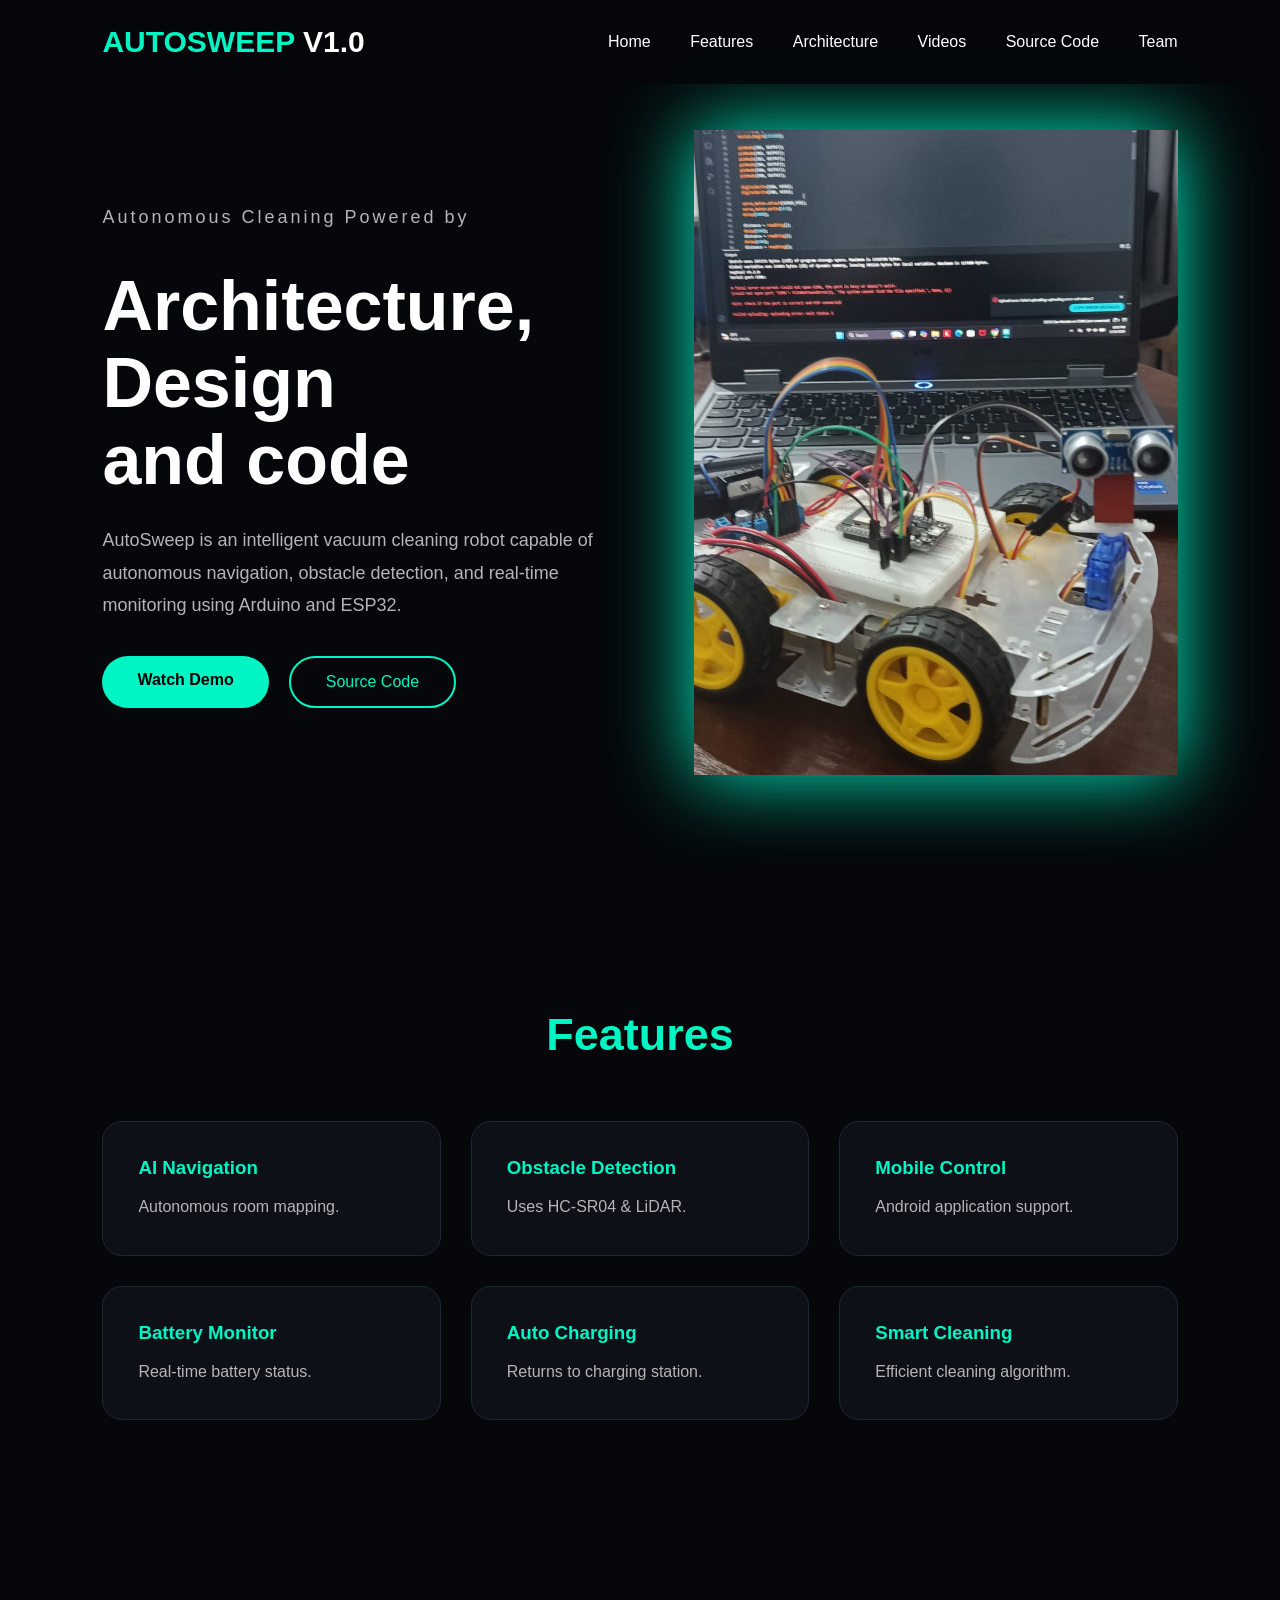
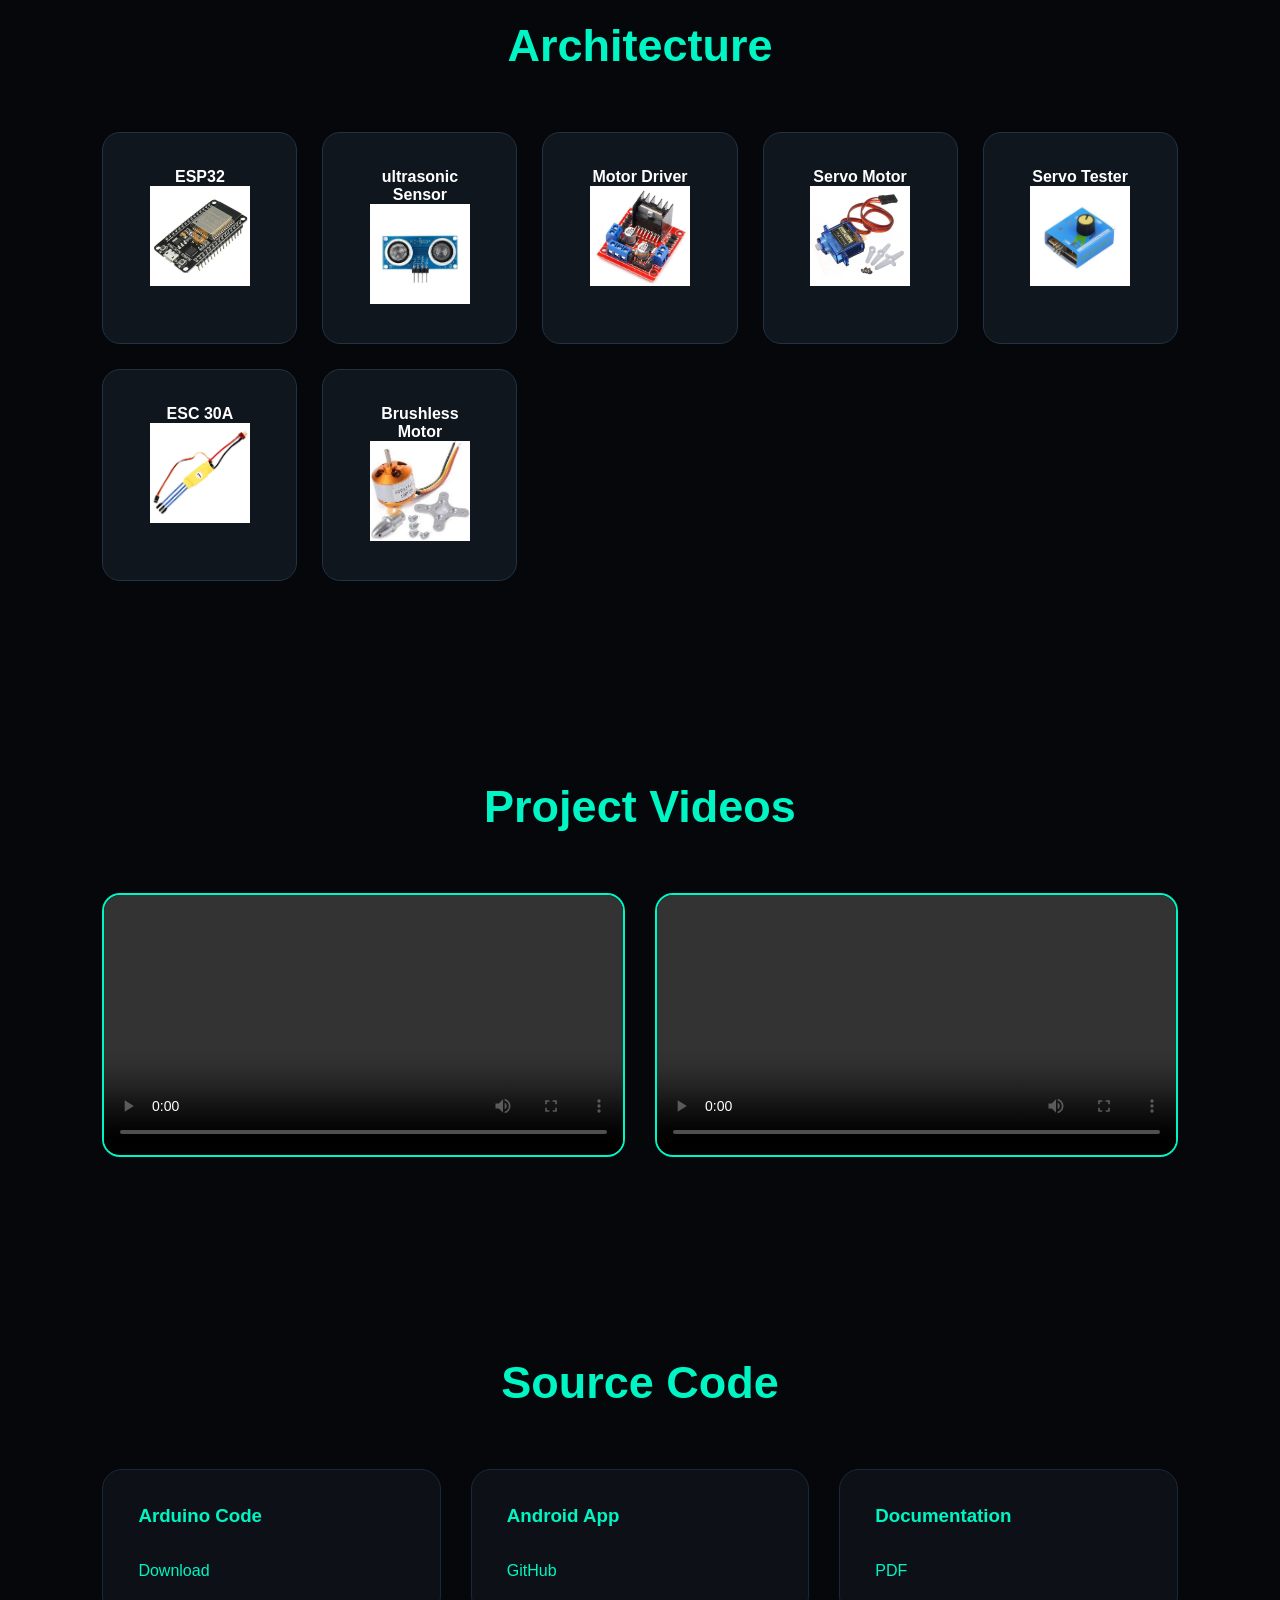
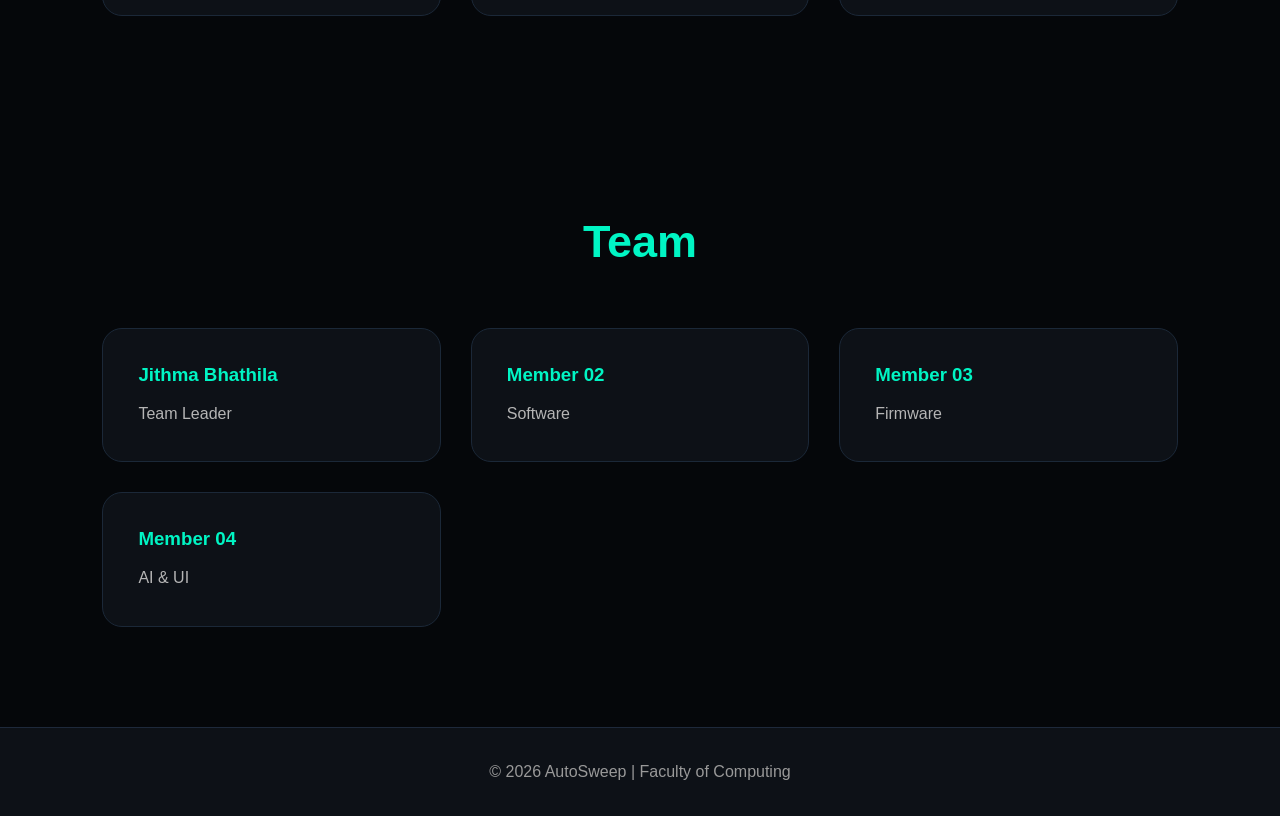
==== commit daaa7279: "Update design.html" ====
--- a/design.html
+++ b/design.html
@@ -4,7 +4,7 @@
 <meta charset="UTF-8">
 <meta name="viewport" content="width=device-width, initial-scale=1.0">
 
-<title>AutoSweep | Smart Vacuum Robot</title>
+<title>AutoSweep | Design</title>
 <link rel="icon" type="image/png" href="logo.png">
 
 <link rel="preconnect" href="https://fonts.googleapis.com">
